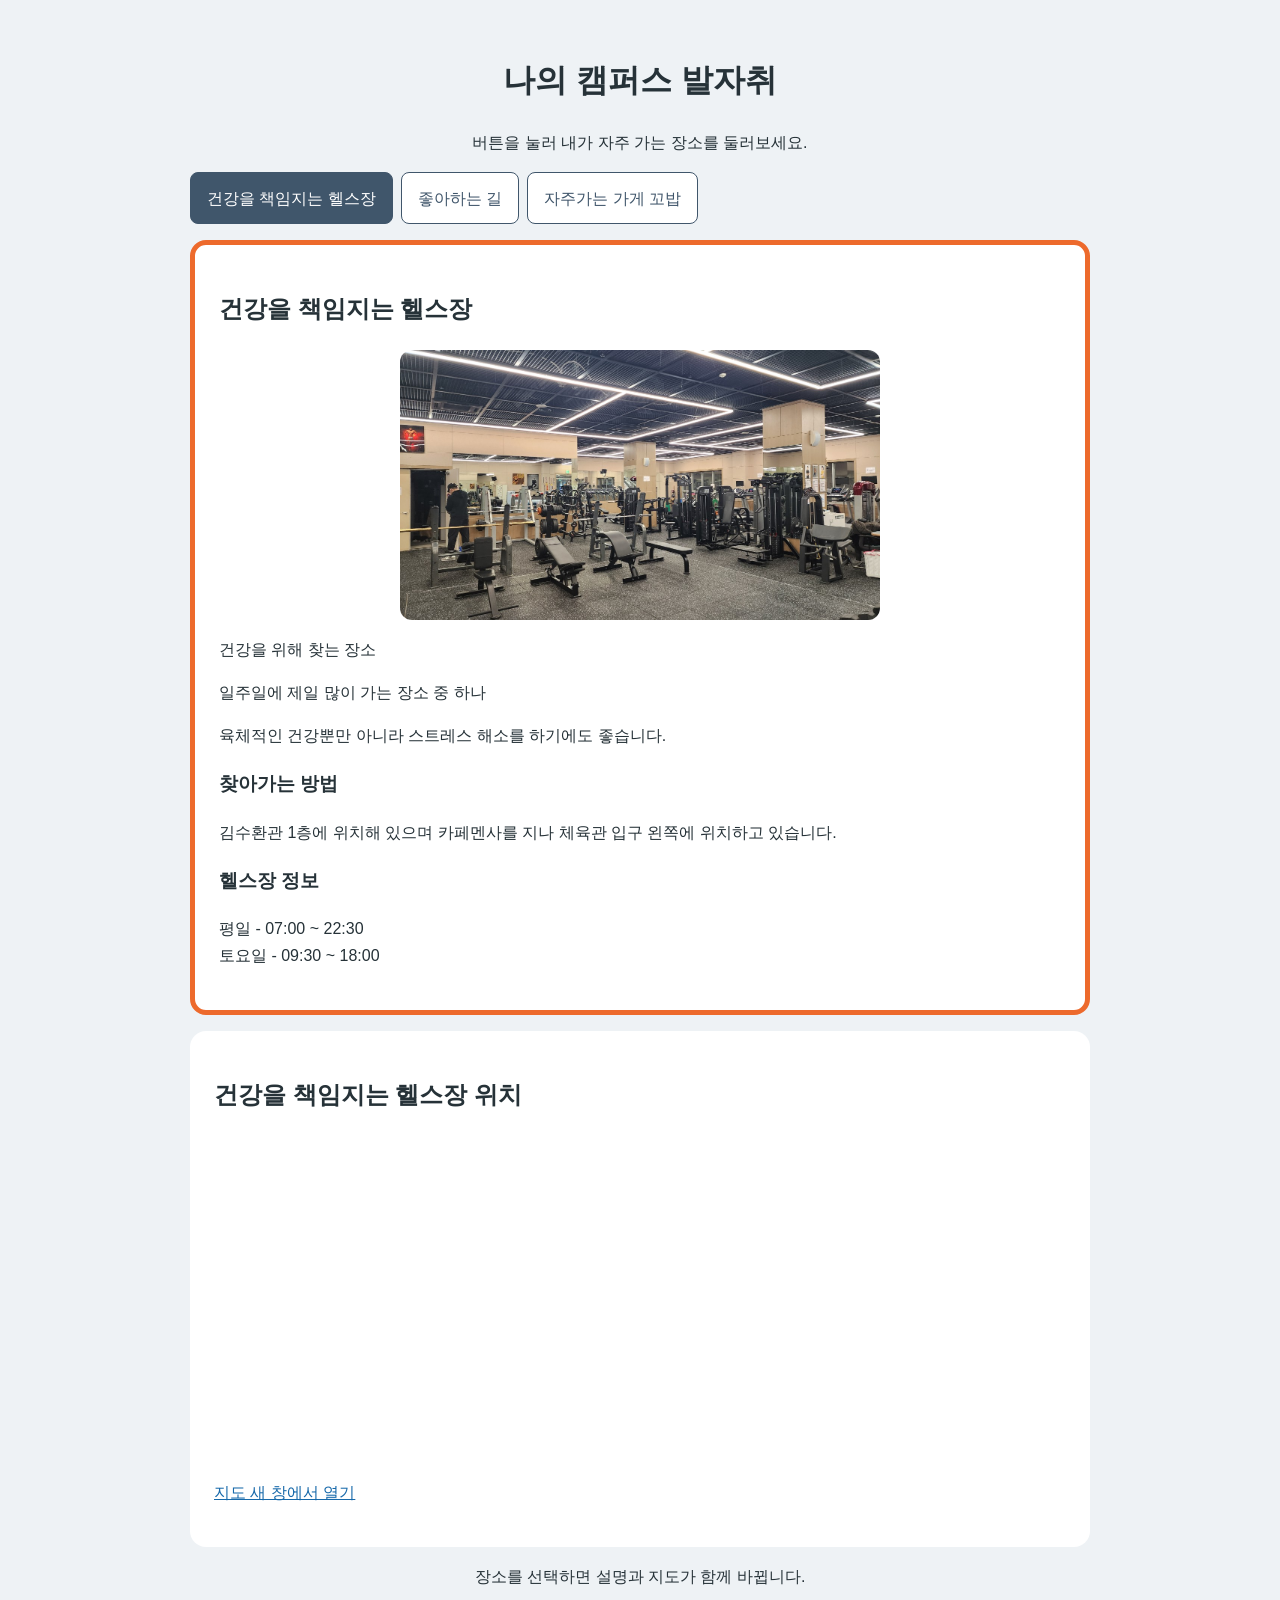
==== week4/index.html @ 2fca9cf1 "week4 plus" ====
<!doctype html>
<html lang="ko">
    <head>
        <meta charset="utf-8">
        <meta name="viewport" content="width=device-width, initial-scale=1">
        <title>나의 캠퍼스 발자취</title>
        <link rel="stylesheet" href="styles.css">
        <script src="app.js" defer></script>
    </head>

    <body>
    <div class="page">
        <header>
            <h1>나의 캠퍼스 발자취</h1>
            <p>버튼을 눌러 내가 자주 가는 장소를 둘러보세요.</p>
        </header>
        <!-- app.js가 이 안에 장소 버튼 세 개를 만듭니다. -->
        <nav id="buttons" aria-label="장소 선택"></nav>
        <main>
            <!-- 장소 내용은 HTML에 모두 작성하고, 처음에는 첫 장소만 보여 줍니다. -->
            <section id="gym" class="place-panel place-gym">
                <h2>건강을 책임지는 헬스장</h2>
                <img
                    src="../images/trust_gym.jpg"
                    alt="트러스트짐 내부에서 사람들이 운동하고 있는 모습"
                >
                <p>건강을 위해 찾는 장소</p>
                <p>일주일에 제일 많이 가는 장소 중 하나</p>
                <p>육체적인 건강뿐만 아니라 스트레스 해소를 하기에도 좋습니다.</p>
                <h3>찾아가는 방법</h3>
                <p>김수환관 1층에 위치해 있으며 카페멘사를 지나 체육관 입구 왼쪽에 위치하고 있습니다.</p>
                <h3>헬스장 정보</h3>
                <p>평일 - 07:00 ~ 22:30<br>토요일 - 09:30 ~ 18:00</p>
            </section>
            <section id="road" class="place-panel place-road" hidden>
                <h2>좋아하는 길</h2>
                <img src="../images/road.jpg" alt="비르투스 뒤쪽 계단길">
                <p>사람이 많이 다니지 않아 편한 길</p>
                <h3>안정감을 느끼는 길</h3>
                <p>양 옆이 벽과 건물로 막혀있고 사람이 많이 다니지 않아 편합니다.</p>
                <h3>찾아가는 방법</h3>
                <p>신데렐라계단을 올라와서 쭉 가다가 오른쪽에 비르투스관 뒤쪽에 위치해 있습니다.</p>
                <h3>여기에서 해볼 것</h3>
                <p>길에 진입하기 전 광장에서부터 천천히 걸어와보기</p>
                <p>돌계단이 깨진 곳이 있어 오를 때 조심하기</p>
            </section>
            <section id="store" class="place-panel place-store" hidden>
                <h2>자주가는 가게 꼬밥</h2>
                <img src="../images/store.jpg" alt="자주 먹는 메뉴인 제육덮밥">
                <p>끼니를 챙기러 자주 가는 음식점</p>
                <h3>자주 가기도 하고 살갑게 대해주심</h3>
                <p>끼니를 챙기로 자주 방문해 아주머니랑 수다를 떱니다.</p>
                <h3>찾아가는 방법</h3>
                <p>캠퍼스를 정문으로 나가서 길을 건넌 뒤 왼쪽으로 쭉 가다보면 교회 전에 위치해 있습니다.</p>
                <h3>자주 먹는 메뉴</h3>
                <p>제육덮밥<br>삼겹살 덮밥</p>
            </section>
            <section class="map-panel">
                <h2 id="map-title">선택한 장소의 지도</h2>
                <iframe id="map" title="선택한 장소의 Google 지도"></iframe>
                <p>
                    <a id="map-link" href="#" target="_blank" rel="noopener">
                    지도 새 창에서 열기
                    </a>
                </p>
            </section>
        </main>

        <footer>
            <p>장소를 선택하면 설명과 지도가 함께 바뀝니다.</p>
        </footer>
    </div>
    </body>
</html>
---- week4/styles.css ----
/* 모든 요소의 크기를 계산하기 쉽게 설정합니다. */
* {
    box-sizing: border-box;
}
/* 페이지 전체의 기본 글꼴과 색상을 정합니다. */
body {
    margin: 0;
    color: #263238;
    background: #eef2f5;
    font-family: "Malgun Gothic", sans-serif;
    line-height: 1.7;
}
/* 전체 내용을 가운데에 놓는 상자입니다. */
.page {
    width: calc(100% - 2rem);
    max-width: 900px;
    margin: 0 auto;
    padding: 2rem 0;
}
header,
footer {
    text-align: center;
}
/* 장소 버튼을 정렬합니다. */
#buttons {
    display: flex;
    gap: 0.5rem;
    margin-bottom: 1rem;
}
button {
    padding: 0.7rem 1rem;
    border: 1px solid #40566b;
    border-radius: 0.5rem;
    background: white;
    color: #40566b;
    cursor: pointer;
    font: inherit;
}
/* 선택된 버튼을 다른 색으로 표시합니다. */
button[aria-pressed="true"] {
    background: #40566b;
    color: white;
}
/* 장소 설명을 담는 공통 상자입니다. */
.place-panel,
.map-panel {
    margin-bottom: 1rem;
    padding: 1.5rem;
    border-radius: 1rem;
    background: white;
}
.place-panel img {
    display: block;
    width: min(100%, 480px);
    height: auto;
    margin: 0 auto 1rem;
    border-radius: 0.75rem;
}
.place-gym {
    border: 5px solid #ed6a2c;
}
.place-road {
    border: 2px dashed #5f9565;
    background: #f9fff7;
}
.place-store {
    border: 2px solid #d88945;
    background: #fffaf4;
    font-family: Georgia, "Batang", serif;
}
iframe {
    width: 100%;
    height: 320px;
    border: 0;
}
a {
    color: #1769aa;
}
@media (max-width: 600px) {
  /* 모바일에서는 버튼을 세로로 배치해 누르기 쉽게 합니다. */
    #buttons {
        flex-direction: column;
    }
    .page {
        width: calc(100% - 1.5rem);
        padding: 1rem 0;
    }
    .place-panel,
    .map-panel {
        padding: 1rem;
    }
}
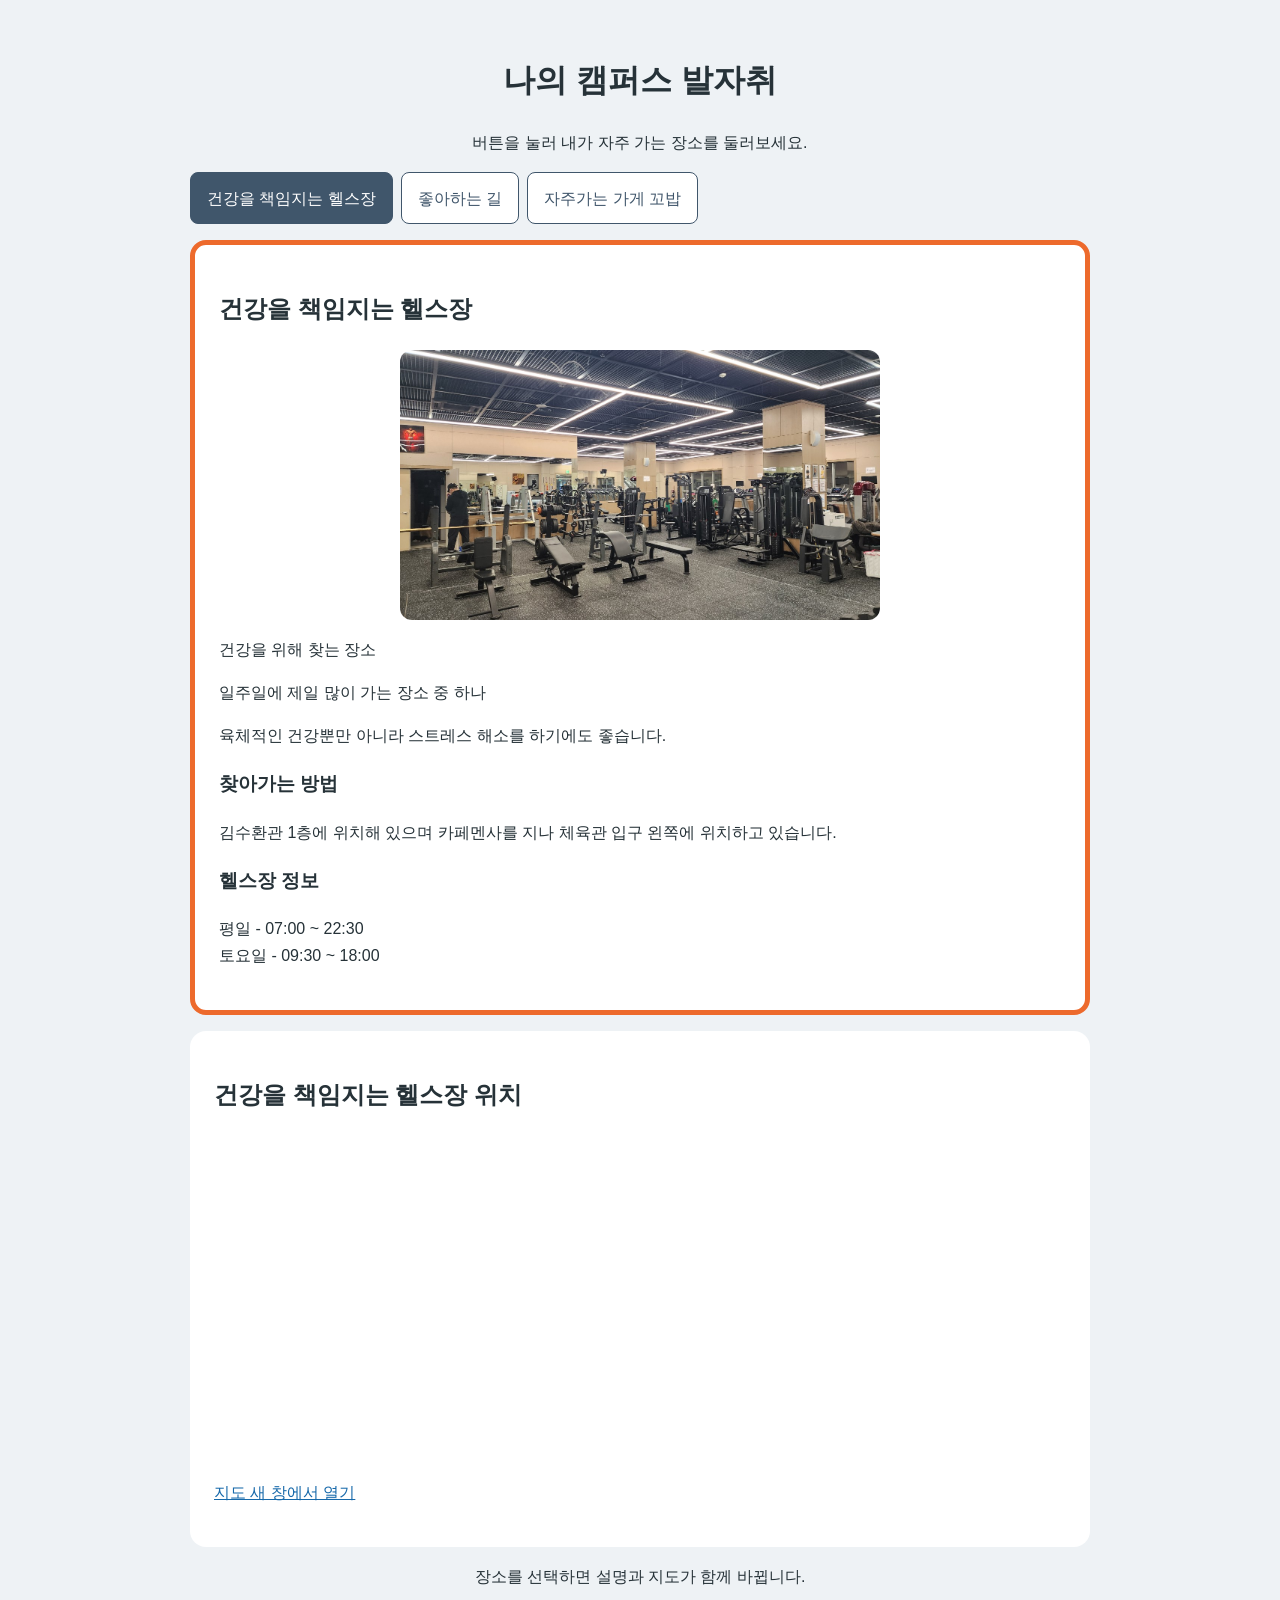
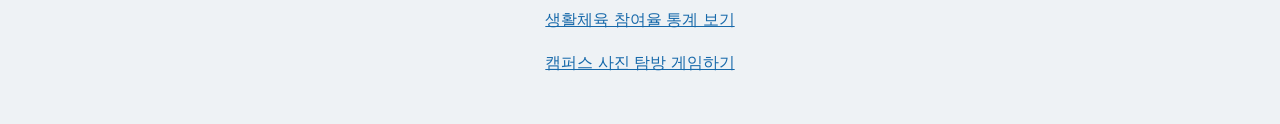
==== commit ef47268d: "indexfix" ====
--- a/week4/index.html
+++ b/week4/index.html
@@ -1,74 +1,81 @@
 <!doctype html>
 <html lang="ko">
-    <head>
-        <meta charset="utf-8">
-        <meta name="viewport" content="width=device-width, initial-scale=1">
-        <title>나의 캠퍼스 발자취</title>
-        <link rel="stylesheet" href="styles.css">
-        <script src="app.js" defer></script>
-    </head>
+  <head>
+    <meta charset="utf-8">
+    <meta name="viewport" content="width=device-width, initial-scale=1">
+    <title>나의 캠퍼스 발자취</title>
+    <link rel="stylesheet" href="styles.css">
+    <script src="app.js" defer></script>
+  </head>
 
-    <body>
+  <body>
     <div class="page">
-        <header>
-            <h1>나의 캠퍼스 발자취</h1>
-            <p>버튼을 눌러 내가 자주 가는 장소를 둘러보세요.</p>
-        </header>
-        <!-- app.js가 이 안에 장소 버튼 세 개를 만듭니다. -->
-        <nav id="buttons" aria-label="장소 선택"></nav>
-        <main>
-            <!-- 장소 내용은 HTML에 모두 작성하고, 처음에는 첫 장소만 보여 줍니다. -->
-            <section id="gym" class="place-panel place-gym">
-                <h2>건강을 책임지는 헬스장</h2>
-                <img
-                    src="../images/trust_gym.jpg"
-                    alt="트러스트짐 내부에서 사람들이 운동하고 있는 모습"
-                >
-                <p>건강을 위해 찾는 장소</p>
-                <p>일주일에 제일 많이 가는 장소 중 하나</p>
-                <p>육체적인 건강뿐만 아니라 스트레스 해소를 하기에도 좋습니다.</p>
-                <h3>찾아가는 방법</h3>
-                <p>김수환관 1층에 위치해 있으며 카페멘사를 지나 체육관 입구 왼쪽에 위치하고 있습니다.</p>
-                <h3>헬스장 정보</h3>
-                <p>평일 - 07:00 ~ 22:30<br>토요일 - 09:30 ~ 18:00</p>
-            </section>
-            <section id="road" class="place-panel place-road" hidden>
-                <h2>좋아하는 길</h2>
-                <img src="../images/road.jpg" alt="비르투스 뒤쪽 계단길">
-                <p>사람이 많이 다니지 않아 편한 길</p>
-                <h3>안정감을 느끼는 길</h3>
-                <p>양 옆이 벽과 건물로 막혀있고 사람이 많이 다니지 않아 편합니다.</p>
-                <h3>찾아가는 방법</h3>
-                <p>신데렐라계단을 올라와서 쭉 가다가 오른쪽에 비르투스관 뒤쪽에 위치해 있습니다.</p>
-                <h3>여기에서 해볼 것</h3>
-                <p>길에 진입하기 전 광장에서부터 천천히 걸어와보기</p>
-                <p>돌계단이 깨진 곳이 있어 오를 때 조심하기</p>
-            </section>
-            <section id="store" class="place-panel place-store" hidden>
-                <h2>자주가는 가게 꼬밥</h2>
-                <img src="../images/store.jpg" alt="자주 먹는 메뉴인 제육덮밥">
-                <p>끼니를 챙기러 자주 가는 음식점</p>
-                <h3>자주 가기도 하고 살갑게 대해주심</h3>
-                <p>끼니를 챙기로 자주 방문해 아주머니랑 수다를 떱니다.</p>
-                <h3>찾아가는 방법</h3>
-                <p>캠퍼스를 정문으로 나가서 길을 건넌 뒤 왼쪽으로 쭉 가다보면 교회 전에 위치해 있습니다.</p>
-                <h3>자주 먹는 메뉴</h3>
-                <p>제육덮밥<br>삼겹살 덮밥</p>
-            </section>
-            <section class="map-panel">
-                <h2 id="map-title">선택한 장소의 지도</h2>
-                <iframe id="map" title="선택한 장소의 Google 지도"></iframe>
-                <p>
-                    <a id="map-link" href="#" target="_blank" rel="noopener">
-                    지도 새 창에서 열기
-                    </a>
-                </p>
-            </section>
-        </main>
+      <header>
+        <h1>나의 캠퍼스 발자취</h1>
+        <p>버튼을 눌러 내가 자주 가는 장소를 둘러보세요.</p>
+      </header>
 
-        <footer>
-            <p>장소를 선택하면 설명과 지도가 함께 바뀝니다.</p>
-        </footer>
+      <!-- app.js가 이 안에 장소 버튼 세 개를 만듭니다. -->
+      <nav id="buttons" aria-label="장소 선택"></nav>
+
+      <main>
+        <!-- 장소 내용은 HTML에 모두 작성하고, 처음에는 첫 장소만 보여 줍니다. -->
+        <section id="gym" class="place-panel place-gym">
+          <h2>건강을 책임지는 헬스장</h2>
+          <img
+            src="../images/trust_gym.jpg"
+            alt="트러스트짐 내부에서 사람들이 운동하고 있는 모습"
+          >
+          <p>건강을 위해 찾는 장소</p>
+          <p>일주일에 제일 많이 가는 장소 중 하나</p>
+          <p>육체적인 건강뿐만 아니라 스트레스 해소를 하기에도 좋습니다.</p>
+          <h3>찾아가는 방법</h3>
+          <p>김수환관 1층에 위치해 있으며 카페멘사를 지나 체육관 입구 왼쪽에 위치하고 있습니다.</p>
+          <h3>헬스장 정보</h3>
+          <p>평일 - 07:00 ~ 22:30<br>토요일 - 09:30 ~ 18:00</p>
+        </section>
+
+        <section id="road" class="place-panel place-road" hidden>
+          <h2>좋아하는 길</h2>
+          <img src="../images/road.jpg" alt="비르투스 뒤쪽 계단길">
+          <p>사람이 많이 다니지 않아 편한 길</p>
+          <h3>안정감을 느끼는 길</h3>
+          <p>양 옆이 벽과 건물로 막혀있고 사람이 많이 다니지 않아 편합니다.</p>
+          <h3>찾아가는 방법</h3>
+          <p>신데렐라계단을 올라와서 쭉 가다가 오른쪽에 비르투스관 뒤쪽에 위치해 있습니다.</p>
+          <h3>여기에서 해볼 것</h3>
+          <p>길에 진입하기 전 광장에서부터 천천히 걸어와보기</p>
+          <p>돌계단이 깨진 곳이 있어 오를 때 조심하기</p>
+        </section>
+
+        <section id="store" class="place-panel place-store" hidden>
+          <h2>자주가는 가게 꼬밥</h2>
+          <img src="../images/store.jpg" alt="자주 먹는 메뉴인 제육덮밥">
+          <p>끼니를 챙기러 자주 가는 음식점</p>
+          <h3>자주 가기도 하고 살갑게 대해주심</h3>
+          <p>끼니를 챙기로 자주 방문해 아주머니랑 수다를 떱니다.</p>
+          <h3>찾아가는 방법</h3>
+          <p>캠퍼스를 정문으로 나가서 길을 건넌 뒤 왼쪽으로 쭉 가다보면 교회 전에 위치해 있습니다.</p>
+          <h3>자주 먹는 메뉴</h3>
+          <p>제육덮밥<br>삼겹살 덮밥</p>
+        </section>
+
+        <section class="map-panel">
+          <h2 id="map-title">선택한 장소의 지도</h2>
+          <iframe id="map" title="선택한 장소의 Google 지도"></iframe>
+          <p>
+            <a id="map-link" href="#" target="_blank" rel="noopener">
+              지도 새 창에서 열기
+            </a>
+          </p>
+        </section>
+      </main>
+
+      <footer>
+        <p>장소를 선택하면 설명과 지도가 함께 바뀝니다.</p>
+        <p><a href="statistics.html">생활체육 참여율 통계 보기</a></p>
+        <p><a href="game.html">캠퍼스 사진 탐방 게임하기</a></p>
+      </footer>
     </div>
-    </body>
-</html>+  </body>
+</html>
--- a/week4/styles.css
+++ b/week4/styles.css
@@ -1,92 +1,212 @@
 /* 모든 요소의 크기를 계산하기 쉽게 설정합니다. */
 * {
-    box-sizing: border-box;
-}
+  box-sizing: border-box;
+}
+
 /* 페이지 전체의 기본 글꼴과 색상을 정합니다. */
 body {
-    margin: 0;
-    color: #263238;
-    background: #eef2f5;
-    font-family: "Malgun Gothic", sans-serif;
-    line-height: 1.7;
-}
+  margin: 0;
+  color: #263238;
+  background: #eef2f5;
+  font-family: "Malgun Gothic", sans-serif;
+  line-height: 1.7;
+}
+
 /* 전체 내용을 가운데에 놓는 상자입니다. */
 .page {
-    width: calc(100% - 2rem);
-    max-width: 900px;
-    margin: 0 auto;
-    padding: 2rem 0;
-}
+  width: calc(100% - 2rem);
+  max-width: 900px;
+  margin: 0 auto;
+  padding: 2rem 0;
+}
+
 header,
 footer {
-    text-align: center;
-}
+  text-align: center;
+}
+
 /* 장소 버튼을 정렬합니다. */
 #buttons {
-    display: flex;
-    gap: 0.5rem;
-    margin-bottom: 1rem;
-}
+  display: flex;
+  gap: 0.5rem;
+  margin-bottom: 1rem;
+}
+
 button {
-    padding: 0.7rem 1rem;
-    border: 1px solid #40566b;
-    border-radius: 0.5rem;
-    background: white;
-    color: #40566b;
-    cursor: pointer;
-    font: inherit;
-}
+  padding: 0.7rem 1rem;
+  border: 1px solid #40566b;
+  border-radius: 0.5rem;
+  background: white;
+  color: #40566b;
+  cursor: pointer;
+  font: inherit;
+}
+
 /* 선택된 버튼을 다른 색으로 표시합니다. */
 button[aria-pressed="true"] {
-    background: #40566b;
-    color: white;
-}
+  background: #40566b;
+  color: white;
+}
+
 /* 장소 설명을 담는 공통 상자입니다. */
 .place-panel,
 .map-panel {
-    margin-bottom: 1rem;
-    padding: 1.5rem;
-    border-radius: 1rem;
-    background: white;
-}
+  margin-bottom: 1rem;
+  padding: 1.5rem;
+  border-radius: 1rem;
+  background: white;
+}
+
 .place-panel img {
-    display: block;
-    width: min(100%, 480px);
-    height: auto;
-    margin: 0 auto 1rem;
-    border-radius: 0.75rem;
-}
+  display: block;
+  width: min(100%, 480px);
+  height: auto;
+  margin: 0 auto 1rem;
+  border-radius: 0.75rem;
+}
+
 .place-gym {
-    border: 5px solid #ed6a2c;
-}
+  border: 5px solid #ed6a2c;
+}
+
 .place-road {
-    border: 2px dashed #5f9565;
-    background: #f9fff7;
-}
+  border: 2px dashed #5f9565;
+  background: #f9fff7;
+}
+
 .place-store {
-    border: 2px solid #d88945;
-    background: #fffaf4;
-    font-family: Georgia, "Batang", serif;
-}
+  border: 2px solid #d88945;
+  background: #fffaf4;
+  font-family: Georgia, "Batang", serif;
+}
+
 iframe {
-    width: 100%;
-    height: 320px;
-    border: 0;
-}
+  width: 100%;
+  height: 320px;
+  border: 0;
+}
+
 a {
-    color: #1769aa;
-}
+  color: #1769aa;
+}
+
 @media (max-width: 600px) {
   /* 모바일에서는 버튼을 세로로 배치해 누르기 쉽게 합니다. */
-    #buttons {
-        flex-direction: column;
-    }
-    .page {
-        width: calc(100% - 1.5rem);
-        padding: 1rem 0;
-    }
-    .place-panel,
-    .map-panel {
-        padding: 1rem;
-    }
-}+  #buttons {
+    flex-direction: column;
+  }
+
+  .page {
+    width: calc(100% - 1.5rem);
+    padding: 1rem 0;
+  }
+
+  .place-panel,
+  .map-panel {
+    padding: 1rem;
+  }
+}
+
+/* 통계 페이지의 탭과 그래프를 꾸밉니다. */
+.tabs {
+  display: flex;
+  gap: 0.5rem;
+  margin: 1.5rem 0 1rem;
+}
+
+.tabs button {
+  width: auto;
+}
+
+button[aria-selected="true"] {
+  background: #40566b;
+  color: white;
+}
+
+.status,
+.chart-panel,
+.notice {
+  padding: 1rem;
+  border-radius: 0.75rem;
+  background: white;
+}
+
+.status {
+  margin: 0 0 1rem;
+}
+
+.chart-panel {
+  margin-bottom: 1rem;
+}
+
+.meta {
+  color: #52636d;
+  font-size: 0.95rem;
+}
+
+.chart-box {
+  position: relative;
+  width: 100%;
+  height: 430px;
+}
+
+.notice {
+  background: #fffaf0;
+}
+
+/* Canvas 게임의 점수판과 게임 화면입니다. */
+.game-panel {
+  width: 100%;
+  max-width: 100%;
+  overflow: hidden;
+  padding: 1rem;
+  border-radius: 0.75rem;
+  border: 2px solid #789a72;
+  background: #f8fbf0;
+  box-shadow: 0 0.5rem 1rem rgba(54, 85, 104, 0.12);
+}
+
+.game-info {
+  display: flex;
+  justify-content: space-between;
+  gap: 1rem;
+  margin-bottom: 1rem;
+  color: #365568;
+}
+
+#start-button {
+  border-color: #527b5c;
+  color: #365568;
+  background: #edf5df;
+}
+
+#start-button:hover {
+  background: #dcebd8;
+}
+
+#game {
+  display: block;
+  width: 100% !important;
+  max-width: 100%;
+  height: auto;
+  box-sizing: border-box;
+  margin-top: 1rem;
+  border-radius: 0.75rem;
+  border: 4px solid #789a72;
+  touch-action: manipulation;
+}
+
+@media (max-width: 600px) {
+  .tabs {
+    flex-direction: column;
+  }
+
+  .chart-box {
+    height: 360px;
+  }
+
+  .game-info {
+    flex-direction: column;
+    gap: 0.25rem;
+  }
+}
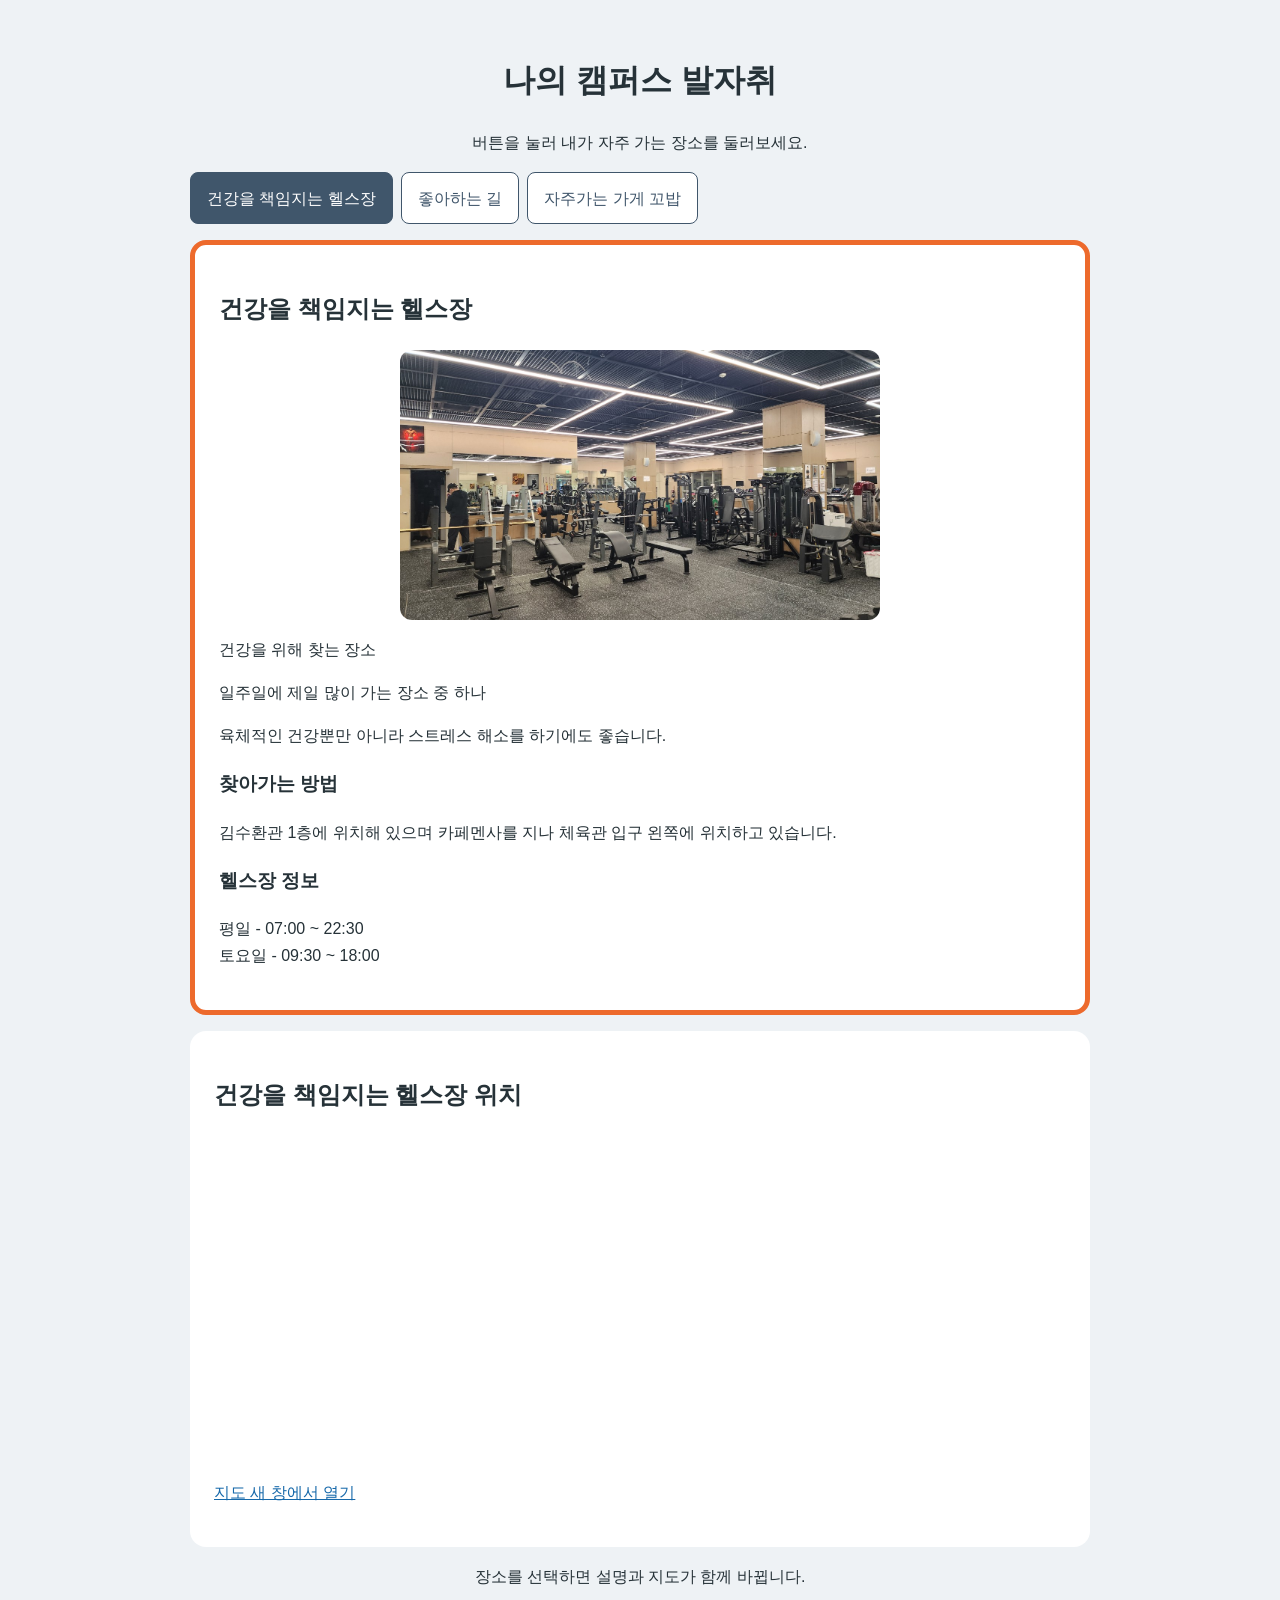
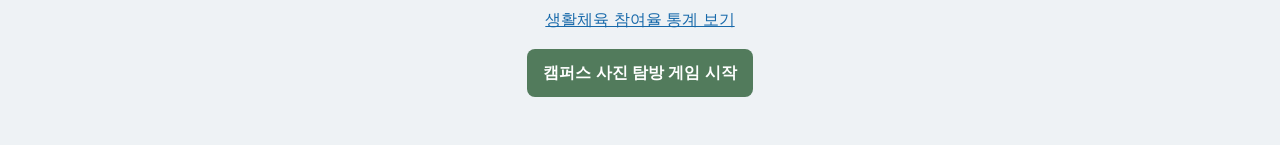
==== commit f49fba5b: "ss" ====
--- a/week4/index.html
+++ b/week4/index.html
@@ -74,7 +74,7 @@
       <footer>
         <p>장소를 선택하면 설명과 지도가 함께 바뀝니다.</p>
         <p><a href="statistics.html">생활체육 참여율 통계 보기</a></p>
-        <p><a href="game.html">캠퍼스 사진 탐방 게임하기</a></p>
+        <p><a class="week4-link-button" href="game.html">캠퍼스 사진 탐방 게임 시작</a></p>
       </footer>
     </div>
   </body>
--- a/week4/styles.css
+++ b/week4/styles.css
@@ -90,6 +90,20 @@
   color: #1769aa;
 }
 
+.week4-link-button {
+  display: inline-block;
+  padding: 0.65rem 1rem;
+  border-radius: 0.5rem;
+  background: #527b5c;
+  color: white;
+  font-weight: bold;
+  text-decoration: none;
+}
+
+.week4-link-button:hover {
+  background: #365568;
+}
+
 @media (max-width: 600px) {
   /* 모바일에서는 버튼을 세로로 배치해 누르기 쉽게 합니다. */
   #buttons {
@@ -174,13 +188,21 @@
   color: #365568;
 }
 
-#start-button {
+.game-controls {
+  display: flex;
+  flex-wrap: wrap;
+  gap: 0.5rem;
+}
+
+#start-button,
+#restart-button {
   border-color: #527b5c;
   color: #365568;
   background: #edf5df;
 }
 
-#start-button:hover {
+#start-button:hover,
+#restart-button:hover:not(:disabled) {
   background: #dcebd8;
 }
 
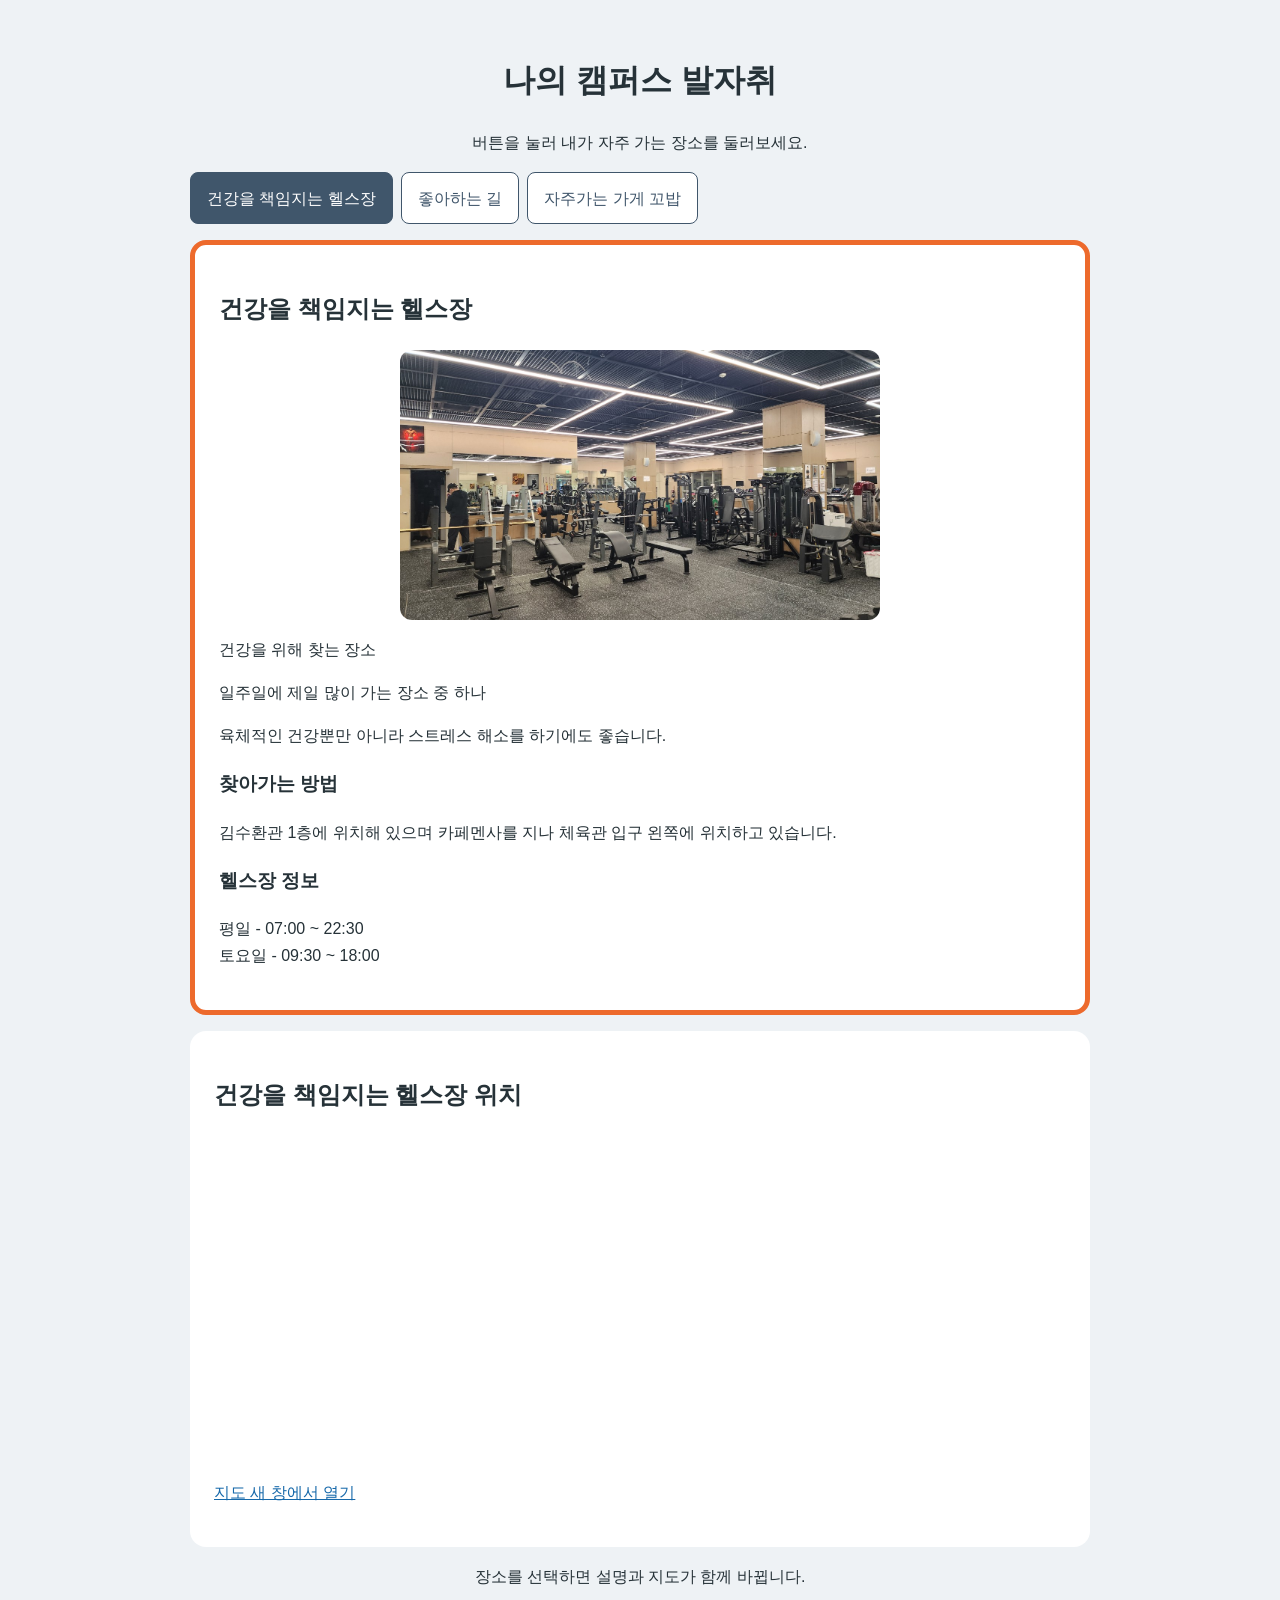
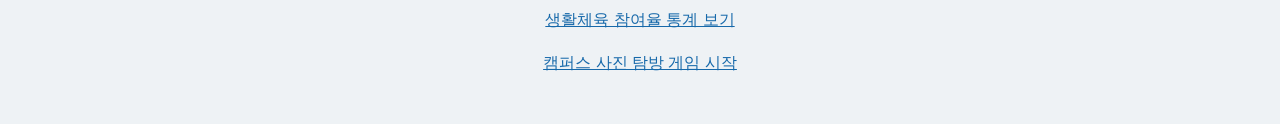
==== commit dcba565f: "fix" ====
--- a/week4/index.html
+++ b/week4/index.html
@@ -74,7 +74,7 @@
       <footer>
         <p>장소를 선택하면 설명과 지도가 함께 바뀝니다.</p>
         <p><a href="statistics.html">생활체육 참여율 통계 보기</a></p>
-        <p><a class="week4-link-button" href="game.html">캠퍼스 사진 탐방 게임 시작</a></p>
+        <p><a href="game.html">캠퍼스 사진 탐방 게임 시작</a></p>
       </footer>
     </div>
   </body>
